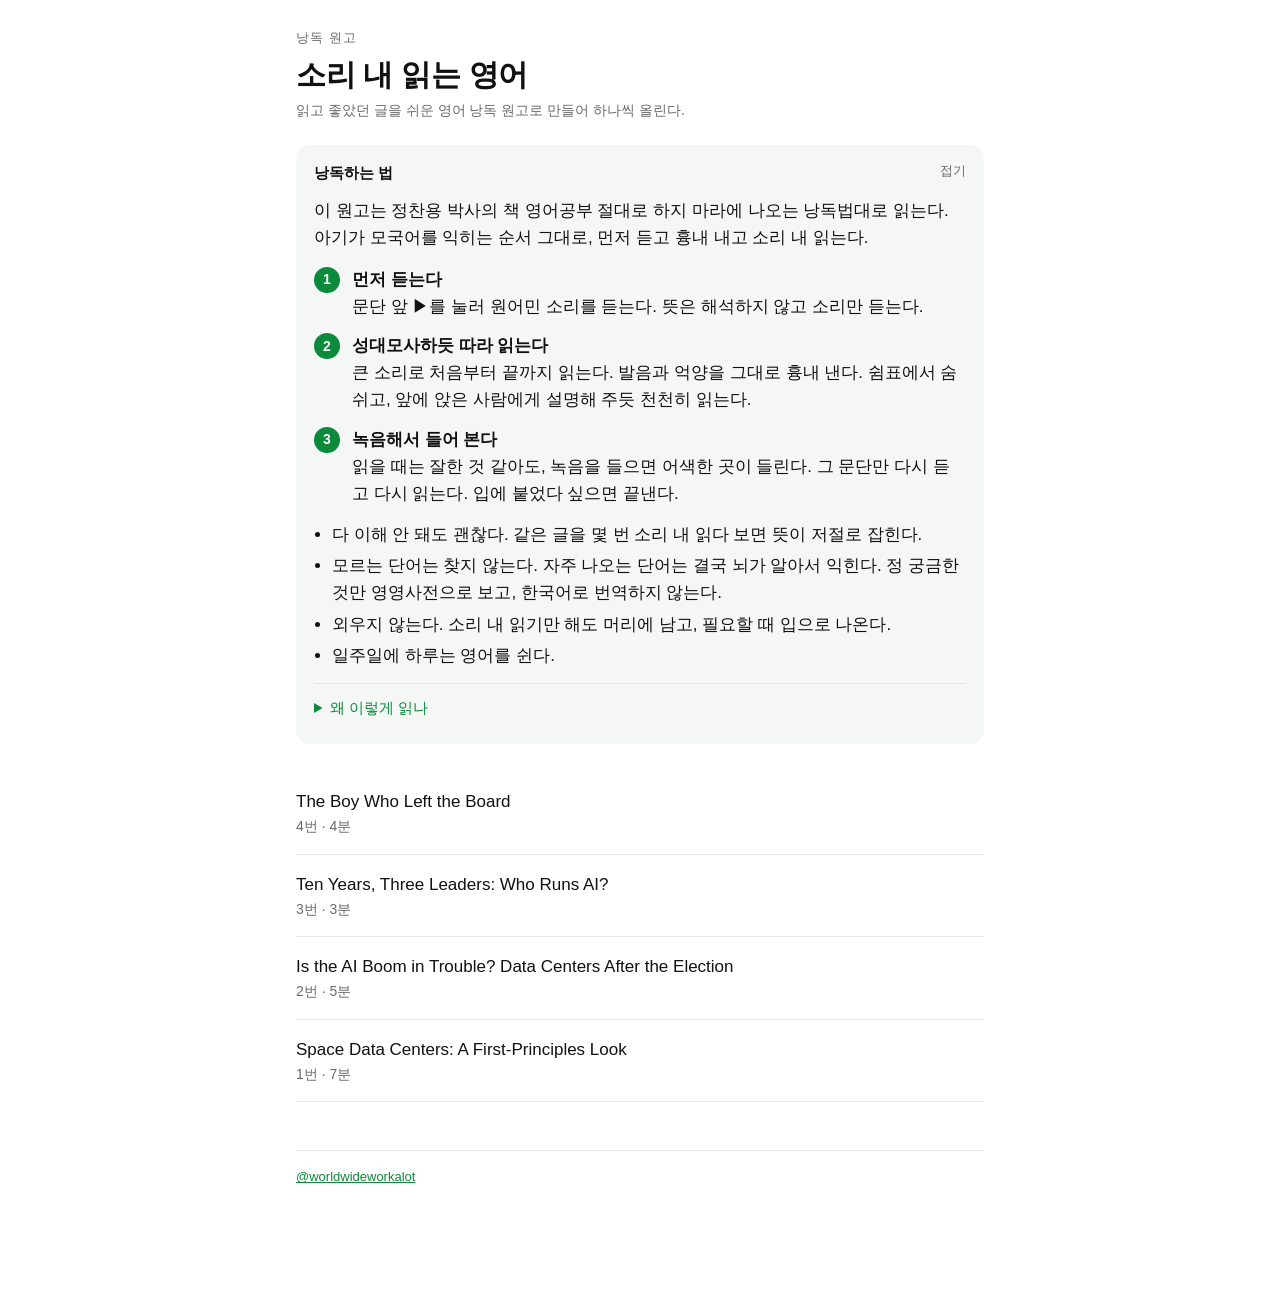
==== index.html @ 74a492fc "Natural recorded voice for all scripts, onboarding based on Dr. Jung's read-aloud method Co-Authored" ====
<!doctype html>
<html lang="ko">
<head>
<meta charset="utf-8">
<meta name="viewport" content="width=device-width, initial-scale=1">
<title>낭독 원고</title>
<meta name="description" content="소리 내 읽는 영어 원고. 먼저 듣고, 원어민처럼 읽는다.">
<link rel="stylesheet" href="assets/reader.css">
</head>
<body>
<div class="wrap">
  <p class="kicker" lang="ko">낭독 원고</p>
  <h1 lang="ko">소리 내 읽는 영어</h1>
  <p class="meta" lang="ko">읽고 좋았던 글을 쉬운 영어 낭독 원고로 만들어 하나씩 올린다.</p>

  <details class="onboard" id="onboard" open lang="ko">
  <summary>낭독하는 법</summary>
  <p class="lead">이 원고는 정찬용 박사의 책 영어공부 절대로 하지 마라에 나오는 낭독법대로 읽는다. 아기가 모국어를 익히는 순서 그대로, 먼저 듣고 흉내 내고 소리 내 읽는다.</p>
  <ol class="steps">
    <li><b>먼저 듣는다</b><span>문단 앞 ▶를 눌러 원어민 소리를 듣는다. 뜻은 해석하지 않고 소리만 듣는다.</span></li>
    <li><b>성대모사하듯 따라 읽는다</b><span>큰 소리로 처음부터 끝까지 읽는다. 발음과 억양을 그대로 흉내 낸다. 쉼표에서 숨 쉬고, 앞에 앉은 사람에게 설명해 주듯 천천히 읽는다.</span></li>
    <li><b>녹음해서 들어 본다</b><span>읽을 때는 잘한 것 같아도, 녹음을 들으면 어색한 곳이 들린다. 그 문단만 다시 듣고 다시 읽는다. 입에 붙었다 싶으면 끝낸다.</span></li>
  </ol>
  <ul class="rules">
    <li>다 이해 안 돼도 괜찮다. 같은 글을 몇 번 소리 내 읽다 보면 뜻이 저절로 잡힌다.</li>
    <li>모르는 단어는 찾지 않는다. 자주 나오는 단어는 결국 뇌가 알아서 익힌다. 정 궁금한 것만 영영사전으로 보고, 한국어로 번역하지 않는다.</li>
    <li>외우지 않는다. 소리 내 읽기만 해도 머리에 남고, 필요할 때 입으로 나온다.</li>
    <li>일주일에 하루는 영어를 쉰다.</li>
  </ul>
  <details class="why">
    <summary>왜 이렇게 읽나</summary>
    <p>우리는 한국어를 문법책이나 단어장으로 익히지 않았다. 몇 년을 듣고 흉내 내고 말하다 보니, 어느새 머리보다 혀가 먼저 말하게 됐다.</p>
    <p>정찬용 박사는 이걸 체화라고 부른다. 자전거나 수영처럼 몸이 익히는 거라, 한동안 쉬어도 다시 하면 된다. 외운 단어는 시간이 지나면 잊히지만, 입에 붙은 소리는 남는다.</p>
    <p>나도 이 방법으로 영어를 익혔다. 박사님께 배우면서 처음엔 듣기만 했고, 그다음엔 원서를 소리 내 읽으며 걸어 다녔다.</p>
    <p class="src">방법 출처: 정찬용 박사의 영어공부 절대로 하지 마라와 그 개정판. 설명은 책 내용을 바탕으로 직접 정리했다. 원고 음성은 AI 음성이다.</p>
  </details>
</details>

  <nav class="list">
    <a href="the-boy-who-left-the-board/">The Boy Who Left the Board<span lang="ko">4번 · 4분</span></a>
    <a href="ten-years-three-leaders/">Ten Years, Three Leaders: Who Runs AI?<span lang="ko">3번 · 3분</span></a>
    <a href="ai-data-centers-after-the-election/">Is the AI Boom in Trouble? Data Centers After the Election<span lang="ko">2번 · 5분</span></a>
    <a href="space-data-centers/">Space Data Centers: A First-Principles Look<span lang="ko">1번 · 7분</span></a>
  </nav>

  <footer><a href="https://www.threads.com/@worldwideworkalot">@worldwideworkalot</a></footer>
</div>
<script src="assets/reader.js"></script>
</body>
</html>
---- assets/reader.css ----
:root{
  --bg:#ffffff; --ink:#111111; --muted:#6b6b6b; --line:#e7e7e7; --accent:#0a8a3a; --accent-ink:#ffffff; --soft:#f4f7f5;
}
@media (prefers-color-scheme: dark){
  :root{ --bg:#0b0b0b; --ink:#f2f2f2; --muted:#9a9a9a; --line:#222; --accent:#2fd36b; --accent-ink:#04140a; --soft:#121a15; }
}
*{box-sizing:border-box}
html,body{margin:0;background:var(--bg);color:var(--ink)}
body{font:17px/1.6 -apple-system,BlinkMacSystemFont,"Helvetica Neue",Arial,sans-serif;-webkit-text-size-adjust:100%}
.wrap{max-width:720px;margin:0 auto;padding:28px 16px 120px}
a{color:var(--accent)}
.kicker{font-size:13px;letter-spacing:.08em;text-transform:uppercase;color:var(--muted);margin:0 0 8px}
h1{font-size:30px;line-height:1.2;margin:0 0 6px;letter-spacing:-.01em}
.meta{color:var(--muted);font-size:14px;margin:0 0 24px}
.guide{background:var(--soft);border-radius:14px;padding:16px 18px;margin:0 0 28px}
.guide h2{font-size:15px;margin:0 0 8px}
.guide ol{margin:0;padding-left:20px}
.guide li{margin:4px 0}
.bar{position:sticky;top:0;z-index:5;background:var(--bg);border-bottom:1px solid var(--line);display:flex;flex-wrap:wrap;gap:8px;align-items:center;padding:10px 0;margin:0 0 20px}
button,select{font:inherit;font-size:14px;border:1px solid var(--line);background:var(--bg);color:var(--ink);border-radius:999px;padding:7px 14px;cursor:pointer}
button.primary{background:var(--accent);border-color:var(--accent);color:var(--accent-ink)}
button.rec.on{background:#d9342b;border-color:#d9342b;color:#fff}
.spacer{flex:1}
.script{font-family:Charter,"Iowan Old Style",Georgia,serif;font-size:var(--fs,21px);line-height:1.65}
.script h3{font-family:-apple-system,BlinkMacSystemFont,"Helvetica Neue",Arial,sans-serif;font-size:15px;letter-spacing:.04em;text-transform:uppercase;color:var(--muted);margin:34px 0 8px}
.p{position:relative;margin:0 0 18px;padding:6px 8px 6px 40px;border-radius:10px}
.p .play{position:absolute;left:4px;top:8px;width:28px;height:28px;padding:0;border-radius:50%;font-size:12px;line-height:26px;text-align:center}
.p.now{background:var(--soft)}
.rec-out{margin:12px 0 0;display:none;gap:8px;align-items:center;flex-wrap:wrap}
.rec-out.show{display:flex}
audio{max-width:100%}
footer{color:var(--muted);font-size:13px;margin-top:48px;border-top:1px solid var(--line);padding-top:16px}
.list a{display:block;padding:16px 0;border-bottom:1px solid var(--line);text-decoration:none;color:var(--ink)}
.list a span{display:block;color:var(--muted);font-size:14px}
/* onboarding */
.onboard{background:var(--soft);border-radius:14px;padding:4px 18px;margin:0 0 28px}
.onboard>summary{cursor:pointer;font-weight:700;font-size:15px;padding:12px 0;list-style:none}
.onboard>summary::-webkit-details-marker{display:none}
.onboard>summary::after{content:"펼치기";float:right;font-weight:400;font-size:13px;color:var(--muted)}
.onboard[open]>summary::after{content:"접기"}
.onboard .lead{margin:0 0 14px}
.onboard .steps{list-style:none;counter-reset:s;margin:0 0 14px;padding:0;display:grid;gap:12px}
.onboard .steps li{counter-increment:s;display:grid;grid-template-columns:28px 1fr;column-gap:10px}
.onboard .steps li::before{content:counter(s);grid-row:span 2;width:26px;height:26px;border-radius:50%;background:var(--accent);color:var(--accent-ink);font-size:14px;font-weight:700;display:flex;align-items:center;justify-content:center;margin-top:1px}
.onboard .steps b{display:block}
.onboard .steps span{color:var(--ink)}
.onboard .rules{margin:0 0 14px;padding-left:18px;color:var(--ink)}
.onboard .rules li{margin:4px 0}
.onboard .why{border-top:1px solid var(--line);padding:6px 0 0;margin:0 0 14px}
.onboard .why summary{cursor:pointer;color:var(--accent);font-size:15px;padding:6px 0}
.onboard .why p{margin:8px 0}
.onboard .src{color:var(--muted);font-size:13px}
.onboard .start{margin:0 0 16px}
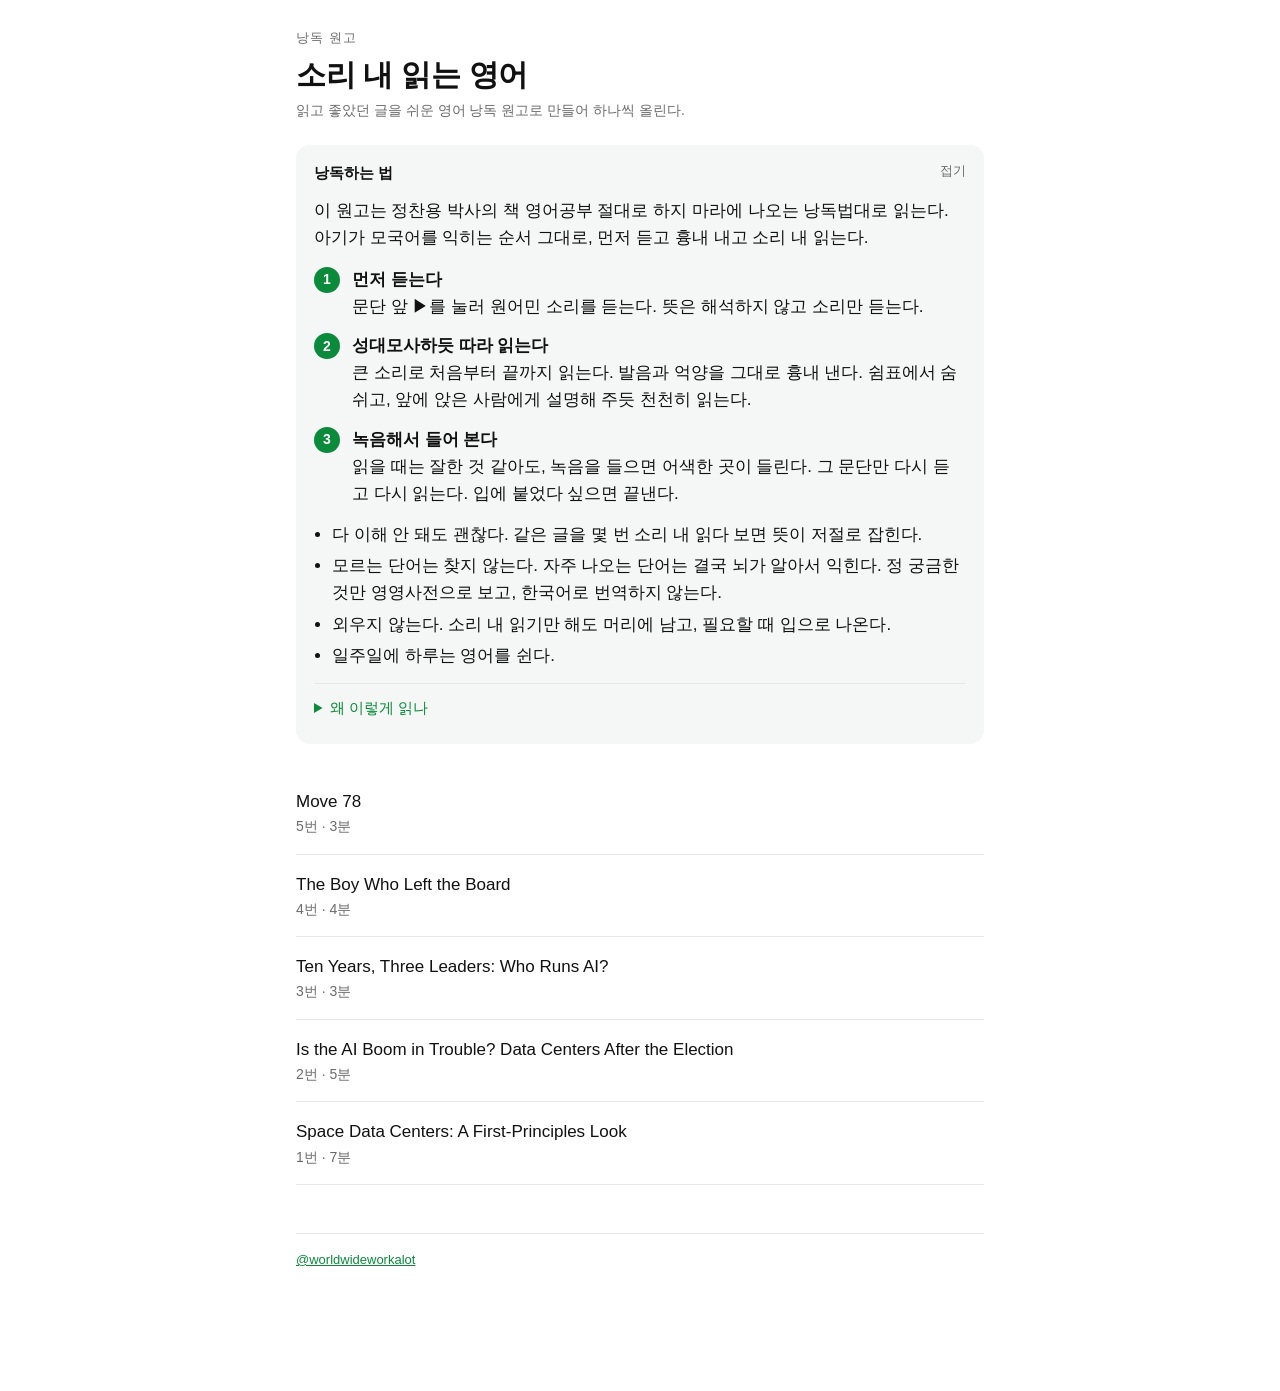
==== commit 62da84bb: "Add read-aloud No. 5: Move 78 Co-Authored-By: Claude Opus 5.5 <noreply@anthropic.com>" ====
--- a/index.html
+++ b/index.html
@@ -37,6 +37,7 @@
 </details>
 
   <nav class="list">
+    <a href="move-78/">Move 78<span lang="ko">5번 · 3분</span></a>
     <a href="the-boy-who-left-the-board/">The Boy Who Left the Board<span lang="ko">4번 · 4분</span></a>
     <a href="ten-years-three-leaders/">Ten Years, Three Leaders: Who Runs AI?<span lang="ko">3번 · 3분</span></a>
     <a href="ai-data-centers-after-the-election/">Is the AI Boom in Trouble? Data Centers After the Election<span lang="ko">2번 · 5분</span></a>
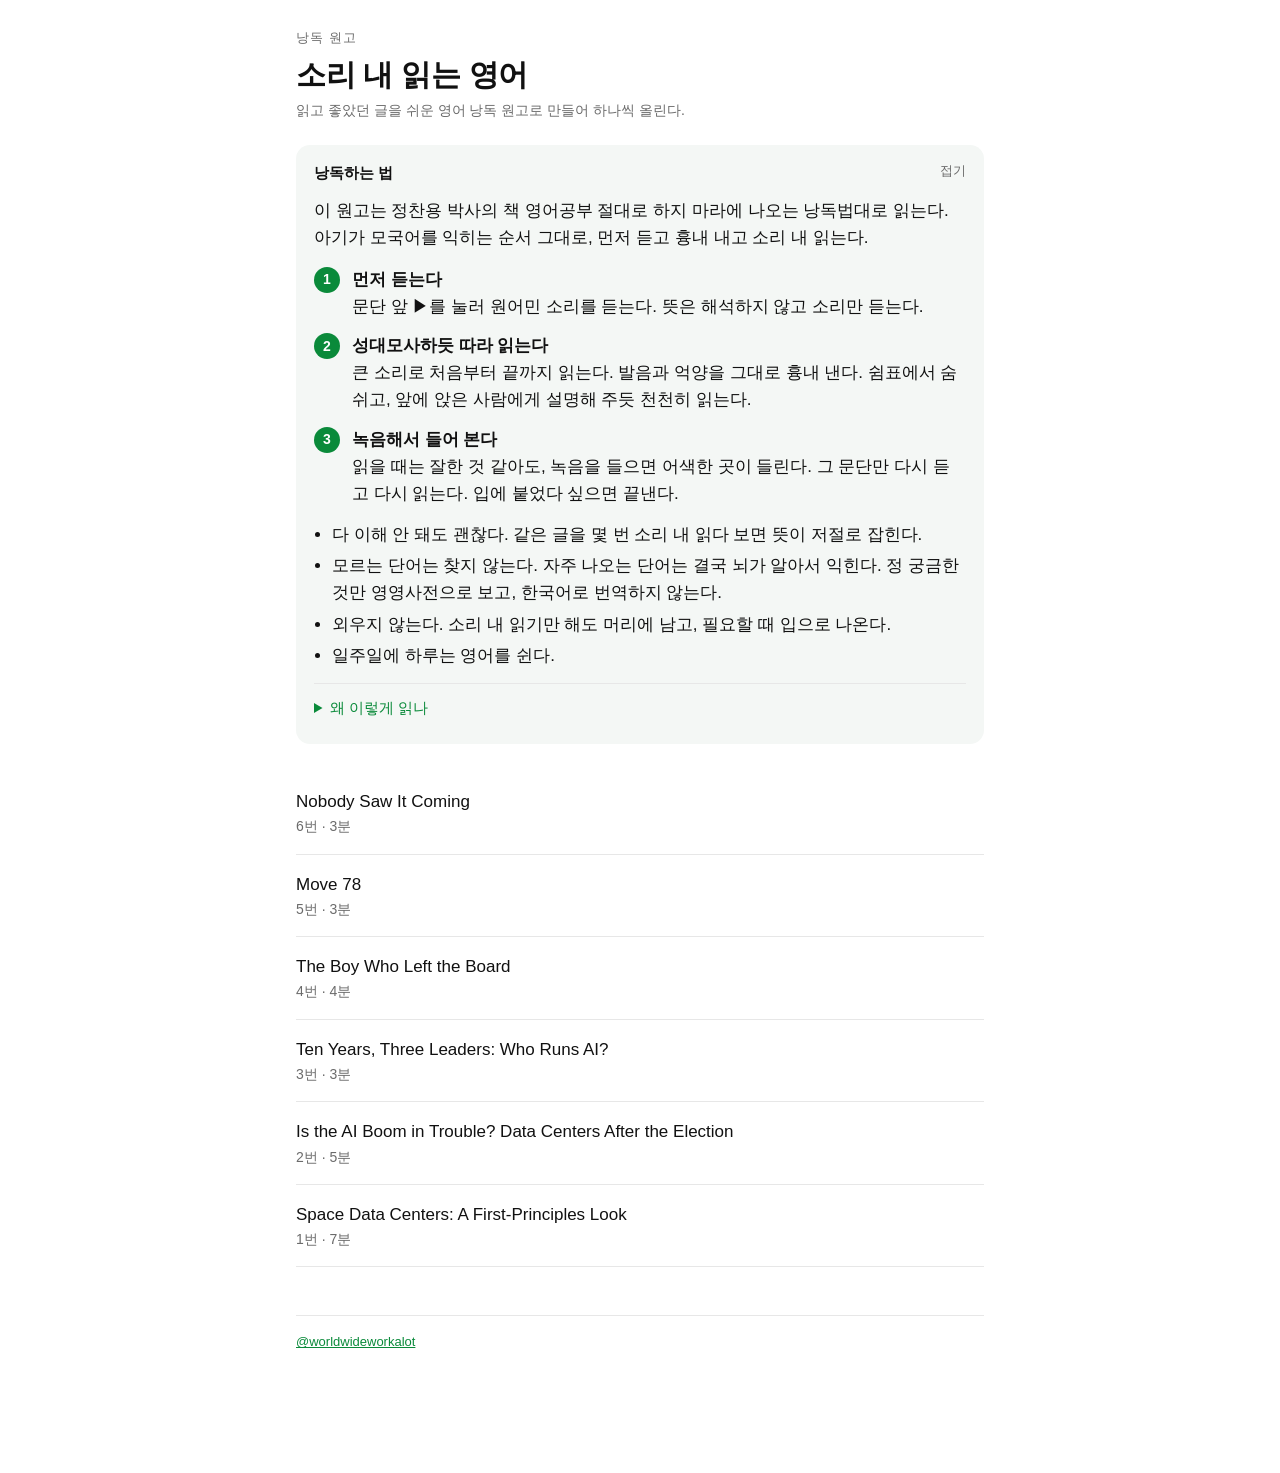
==== commit 48fa5db9: "Add read-aloud 6: Nobody Saw It Coming (Truman) Co-Authored-By: Claude Opus 5.5 <noreply@anthropic.c" ====
--- a/index.html
+++ b/index.html
@@ -37,6 +37,7 @@
 </details>
 
   <nav class="list">
+    <a href="nobody-saw-it-coming/">Nobody Saw It Coming<span lang="ko">6번 · 3분</span></a>
     <a href="move-78/">Move 78<span lang="ko">5번 · 3분</span></a>
     <a href="the-boy-who-left-the-board/">The Boy Who Left the Board<span lang="ko">4번 · 4분</span></a>
     <a href="ten-years-three-leaders/">Ten Years, Three Leaders: Who Runs AI?<span lang="ko">3번 · 3분</span></a>
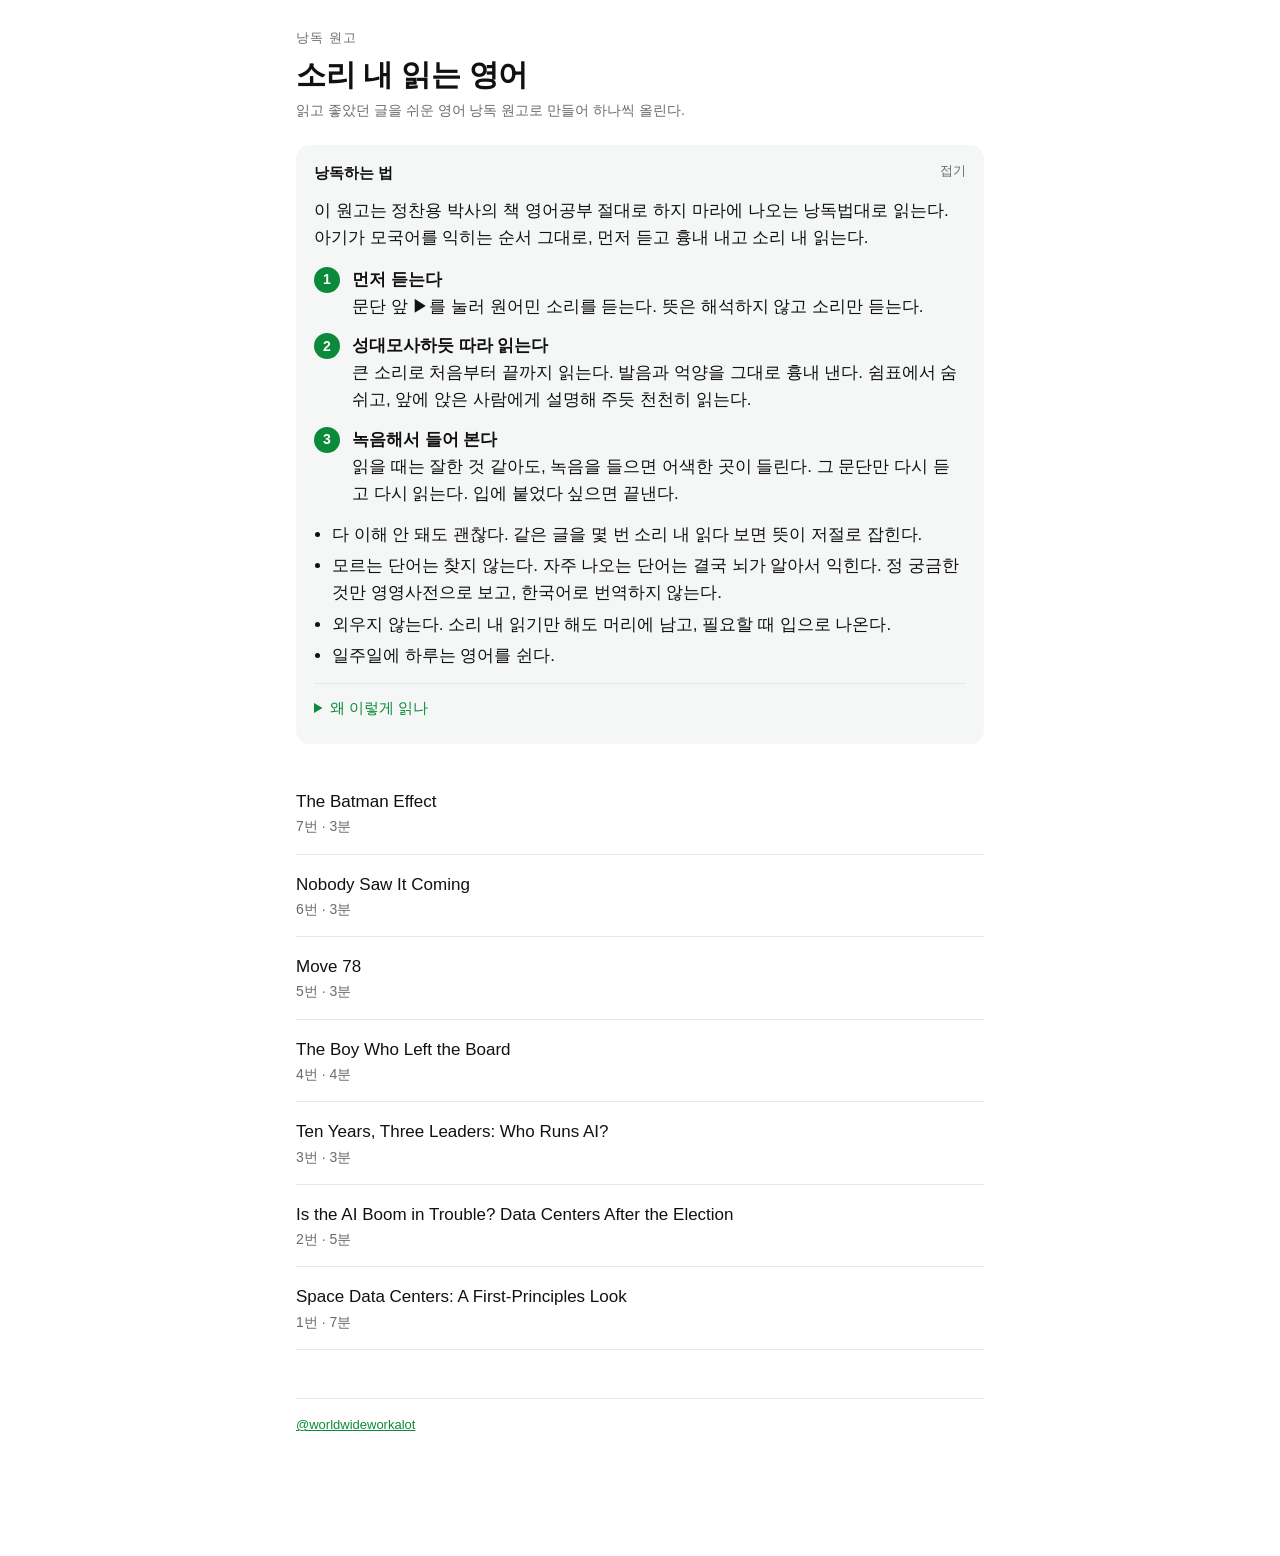
==== commit 29958713: "Add read-aloud 7: The Batman Effect Co-Authored-By: Claude Opus 5.5 <noreply@anthropic.com>" ====
--- a/index.html
+++ b/index.html
@@ -37,6 +37,7 @@
 </details>
 
   <nav class="list">
+    <a href="the-batman-effect/">The Batman Effect<span lang="ko">7번 · 3분</span></a>
     <a href="nobody-saw-it-coming/">Nobody Saw It Coming<span lang="ko">6번 · 3분</span></a>
     <a href="move-78/">Move 78<span lang="ko">5번 · 3분</span></a>
     <a href="the-boy-who-left-the-board/">The Boy Who Left the Board<span lang="ko">4번 · 4분</span></a>
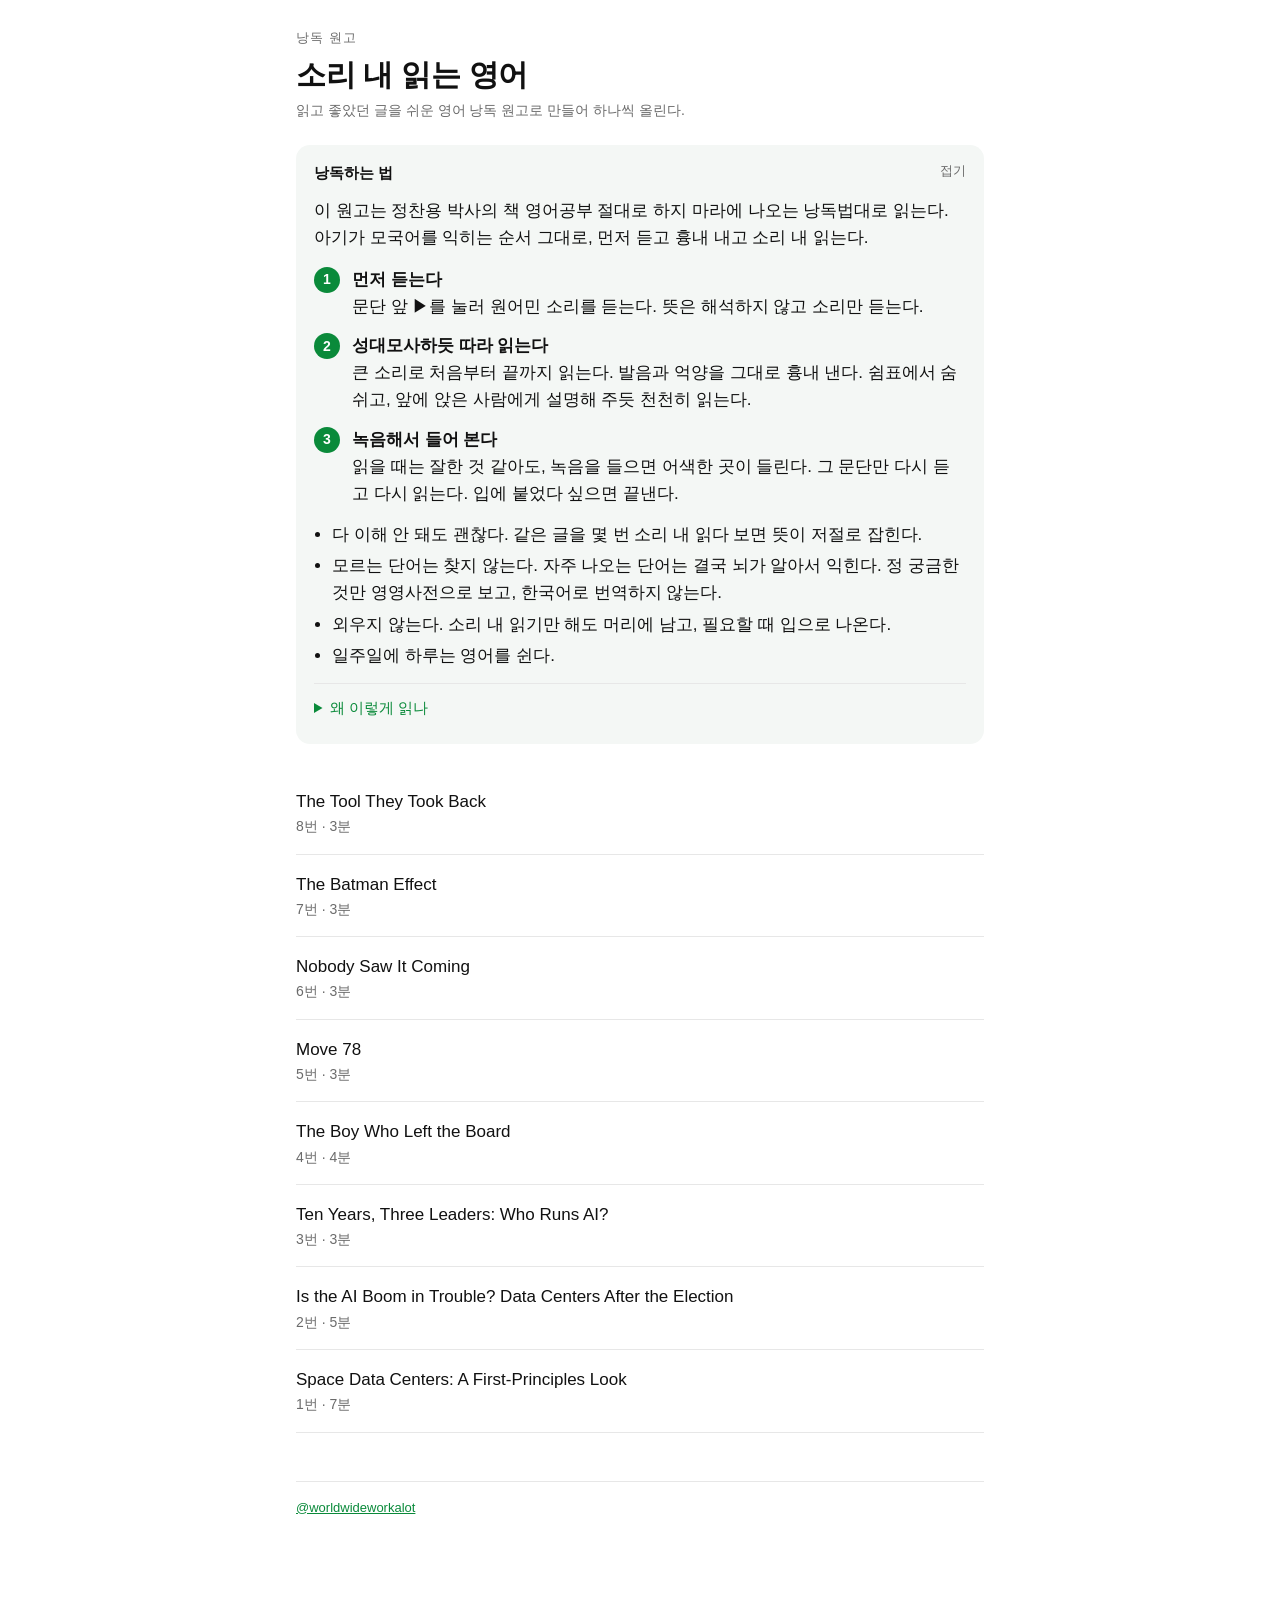
==== commit 858e39c0: "Add read-aloud 8: The Tool They Took Back Co-Authored-By: Claude Opus 5.5 <noreply@anthropic.com>" ====
--- a/index.html
+++ b/index.html
@@ -37,6 +37,7 @@
 </details>
 
   <nav class="list">
+    <a href="the-tool-they-took-back/">The Tool They Took Back<span lang="ko">8번 · 3분</span></a>
     <a href="the-batman-effect/">The Batman Effect<span lang="ko">7번 · 3분</span></a>
     <a href="nobody-saw-it-coming/">Nobody Saw It Coming<span lang="ko">6번 · 3분</span></a>
     <a href="move-78/">Move 78<span lang="ko">5번 · 3분</span></a>
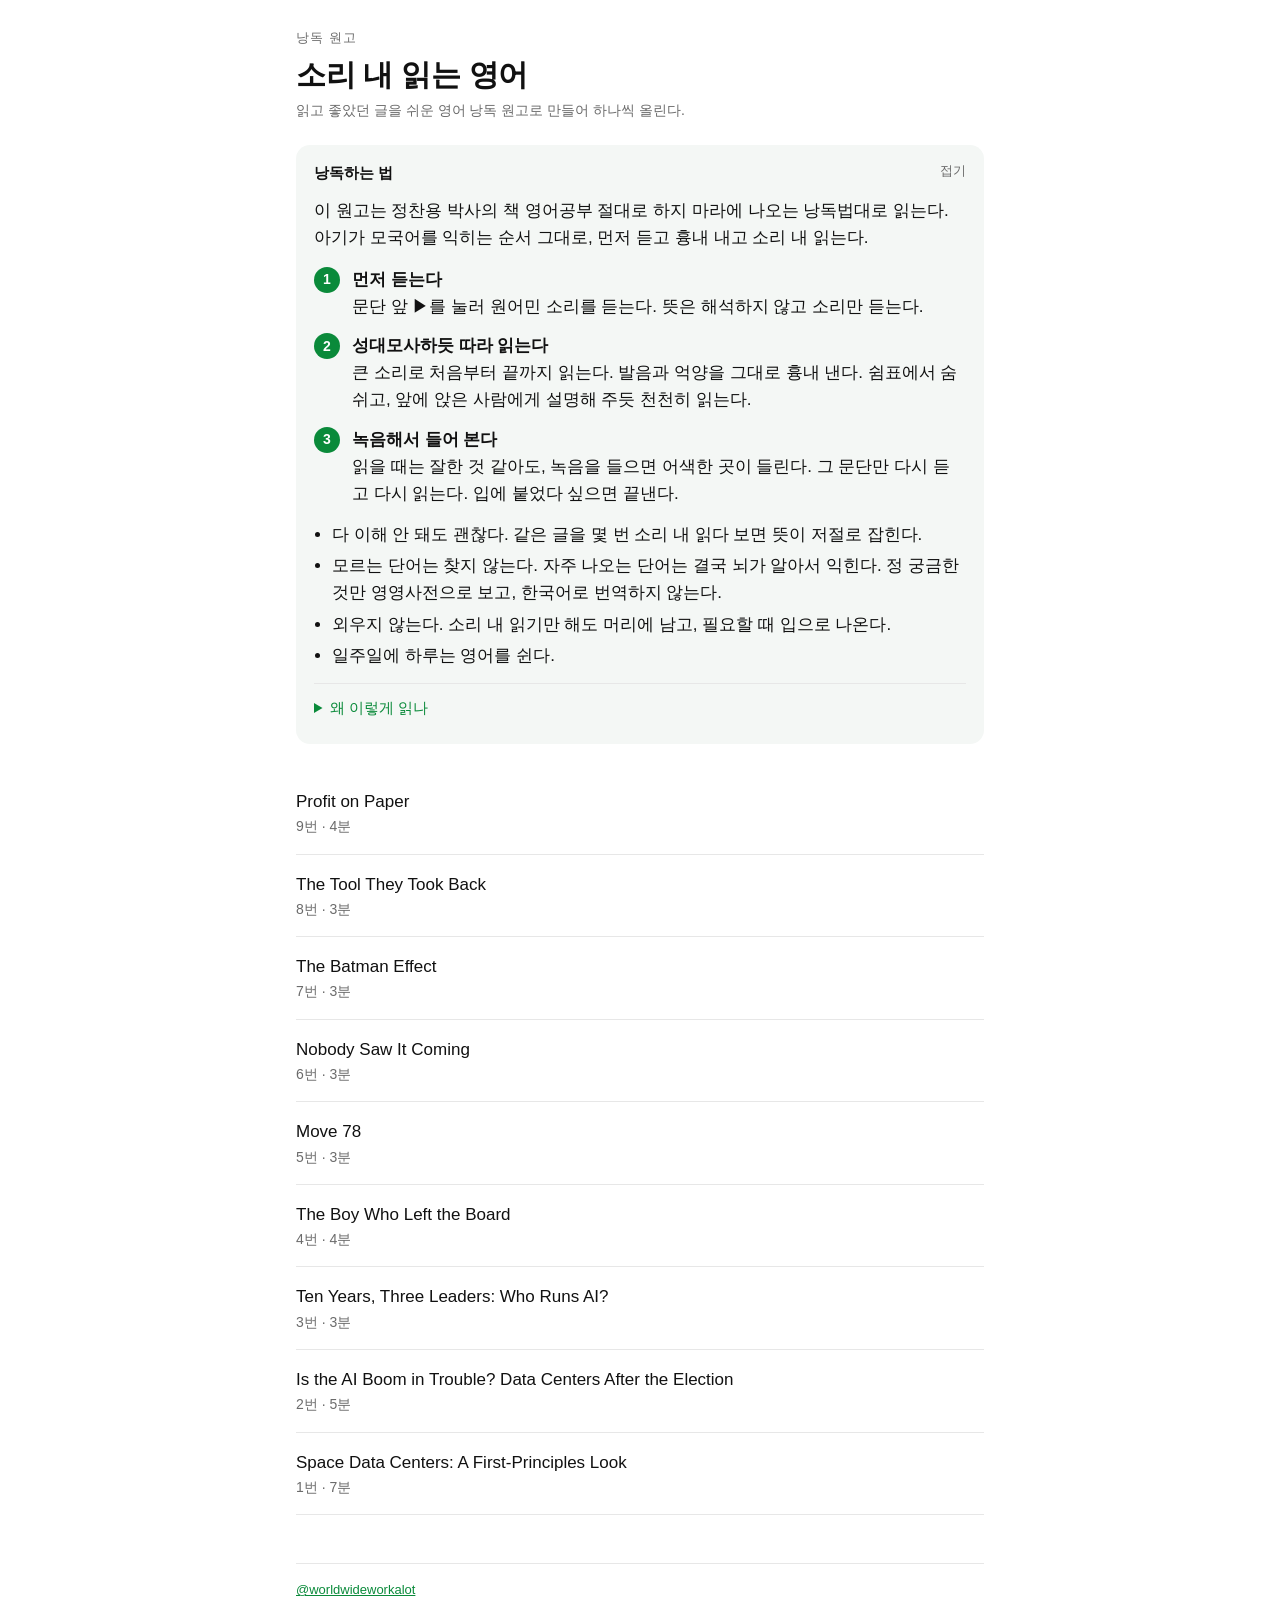
==== commit bd501080: "Add read-aloud 9: Profit on Paper Co-Authored-By: Claude Opus 5.5 <noreply@anthropic.com>" ====
--- a/index.html
+++ b/index.html
@@ -37,6 +37,7 @@
 </details>
 
   <nav class="list">
+    <a href="profit-on-paper/">Profit on Paper<span lang="ko">9번 · 4분</span></a>
     <a href="the-tool-they-took-back/">The Tool They Took Back<span lang="ko">8번 · 3분</span></a>
     <a href="the-batman-effect/">The Batman Effect<span lang="ko">7번 · 3분</span></a>
     <a href="nobody-saw-it-coming/">Nobody Saw It Coming<span lang="ko">6번 · 3분</span></a>
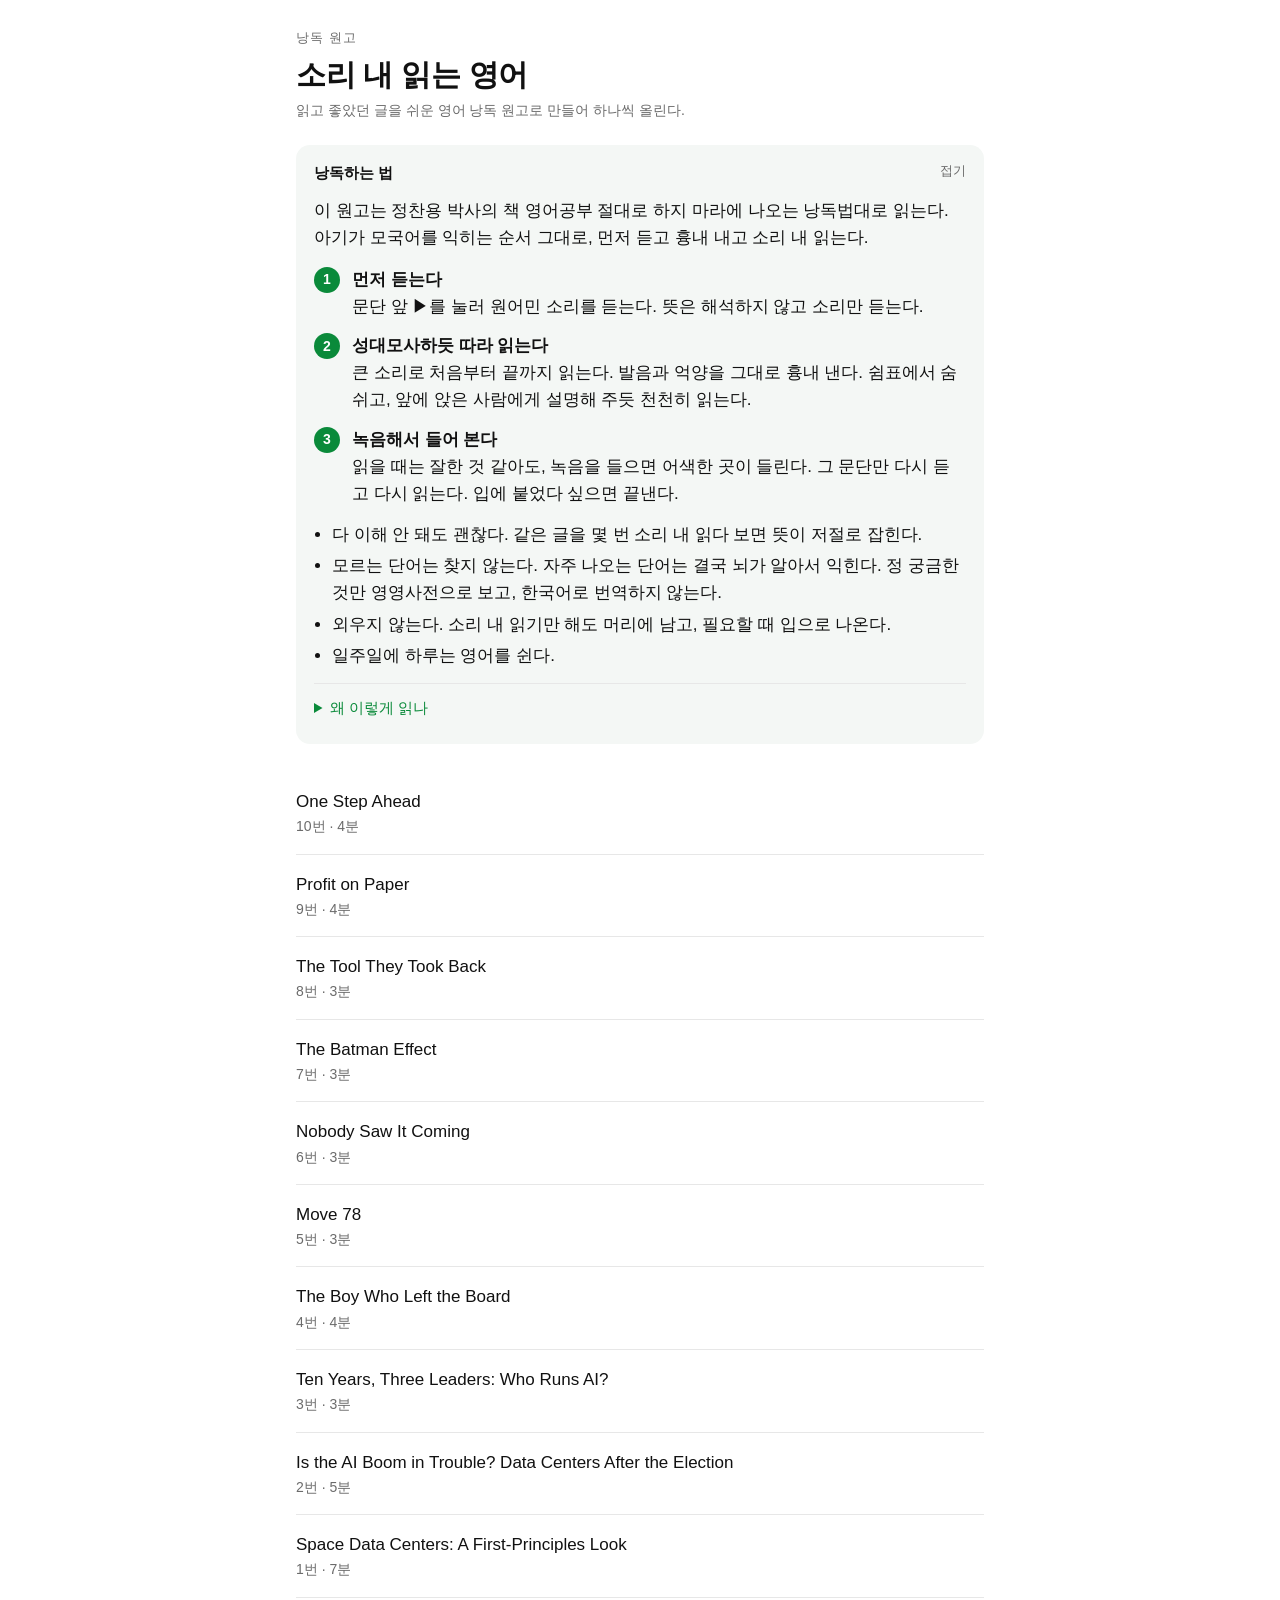
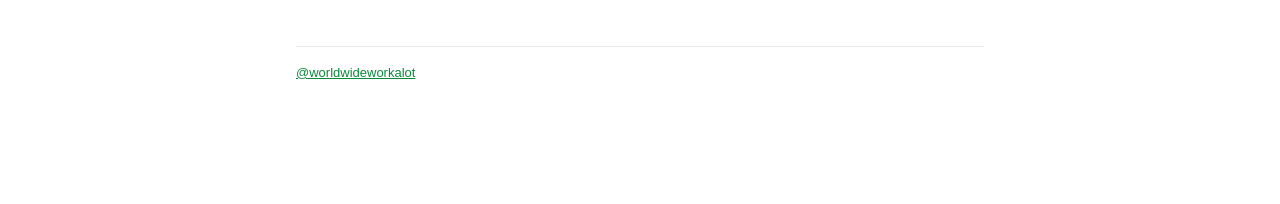
==== commit 61117fee: "Add read-aloud 10: One Step Ahead Plain-English script written from head77x (@brandonchung75) X arti" ====
--- a/index.html
+++ b/index.html
@@ -37,6 +37,7 @@
 </details>
 
   <nav class="list">
+    <a href="one-step-ahead/">One Step Ahead<span lang="ko">10번 · 4분</span></a>
     <a href="profit-on-paper/">Profit on Paper<span lang="ko">9번 · 4분</span></a>
     <a href="the-tool-they-took-back/">The Tool They Took Back<span lang="ko">8번 · 3분</span></a>
     <a href="the-batman-effect/">The Batman Effect<span lang="ko">7번 · 3분</span></a>
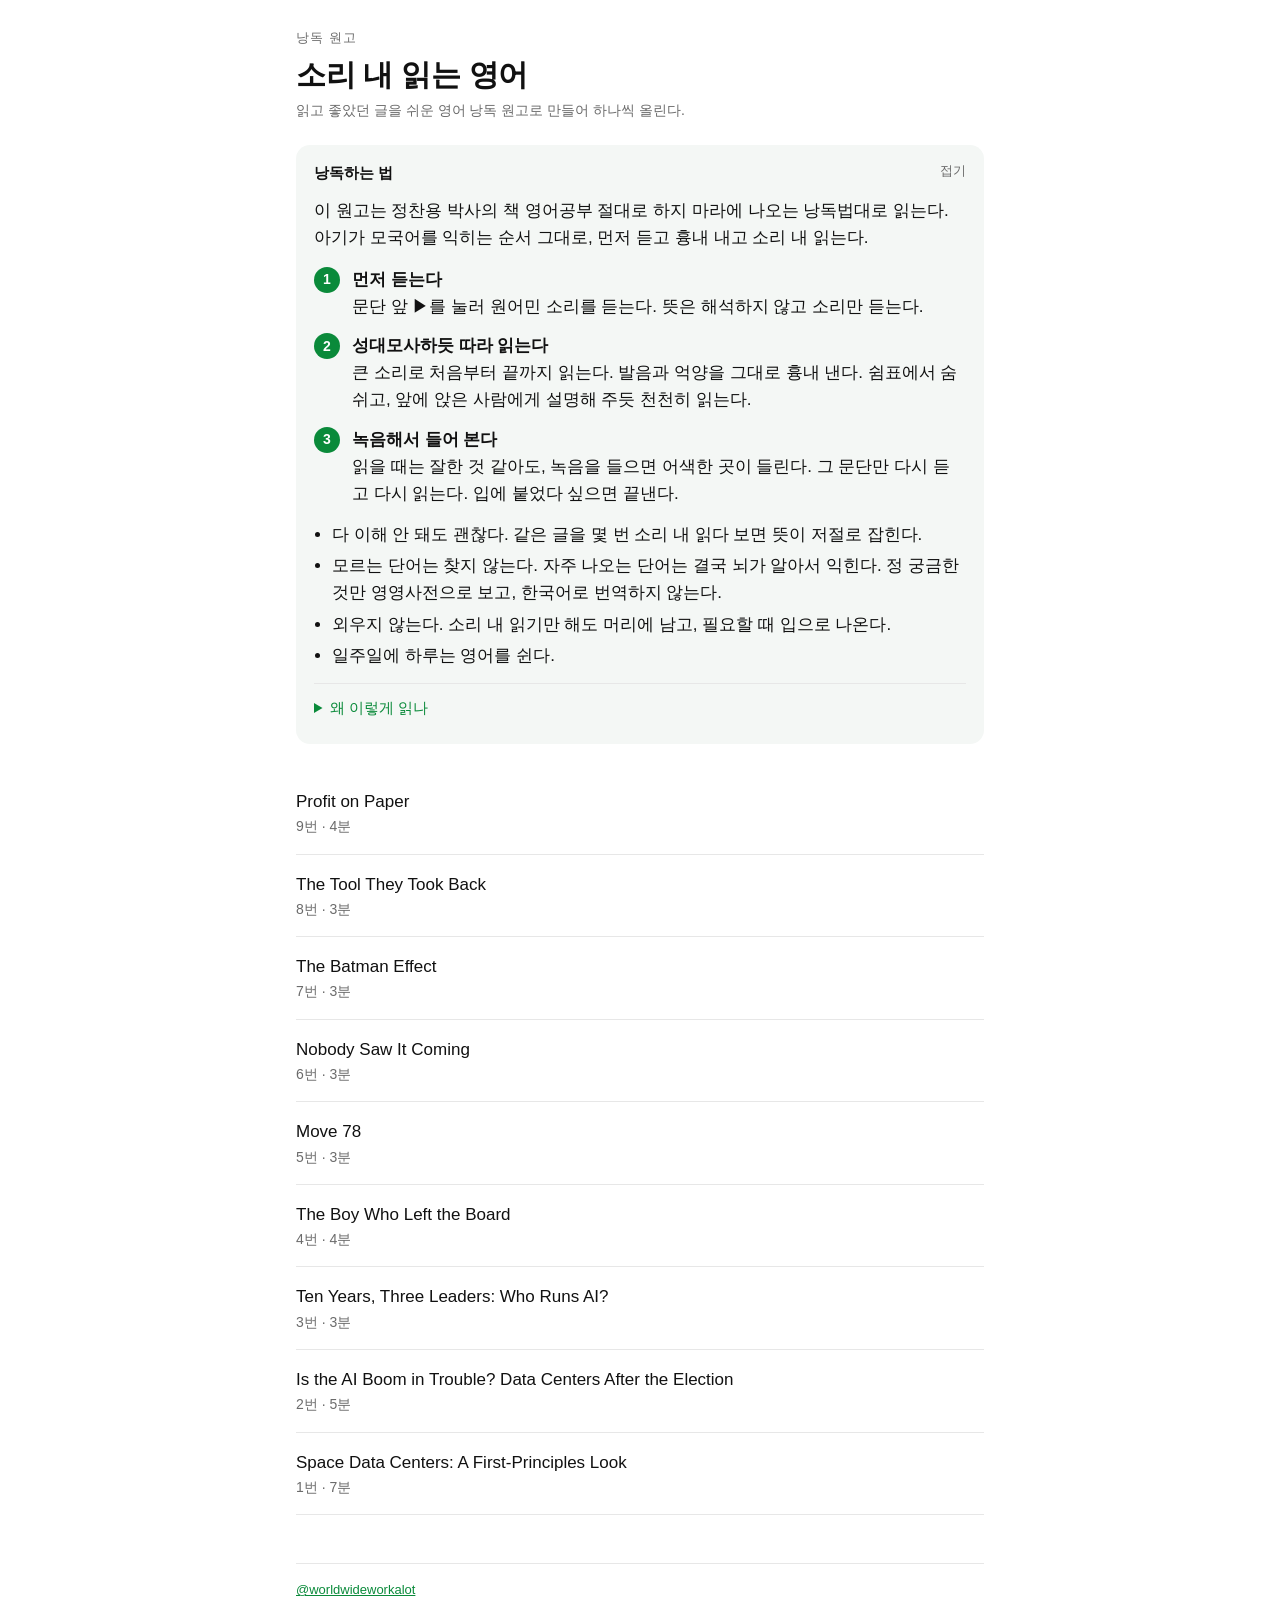
==== commit ca465a63: "Remove read-aloud 10 (kept private at owner's request) Reverts 61117fe.  Co-Authored-By: Claude Opus" ====
--- a/index.html
+++ b/index.html
@@ -37,7 +37,6 @@
 </details>
 
   <nav class="list">
-    <a href="one-step-ahead/">One Step Ahead<span lang="ko">10번 · 4분</span></a>
     <a href="profit-on-paper/">Profit on Paper<span lang="ko">9번 · 4분</span></a>
     <a href="the-tool-they-took-back/">The Tool They Took Back<span lang="ko">8번 · 3분</span></a>
     <a href="the-batman-effect/">The Batman Effect<span lang="ko">7번 · 3분</span></a>
